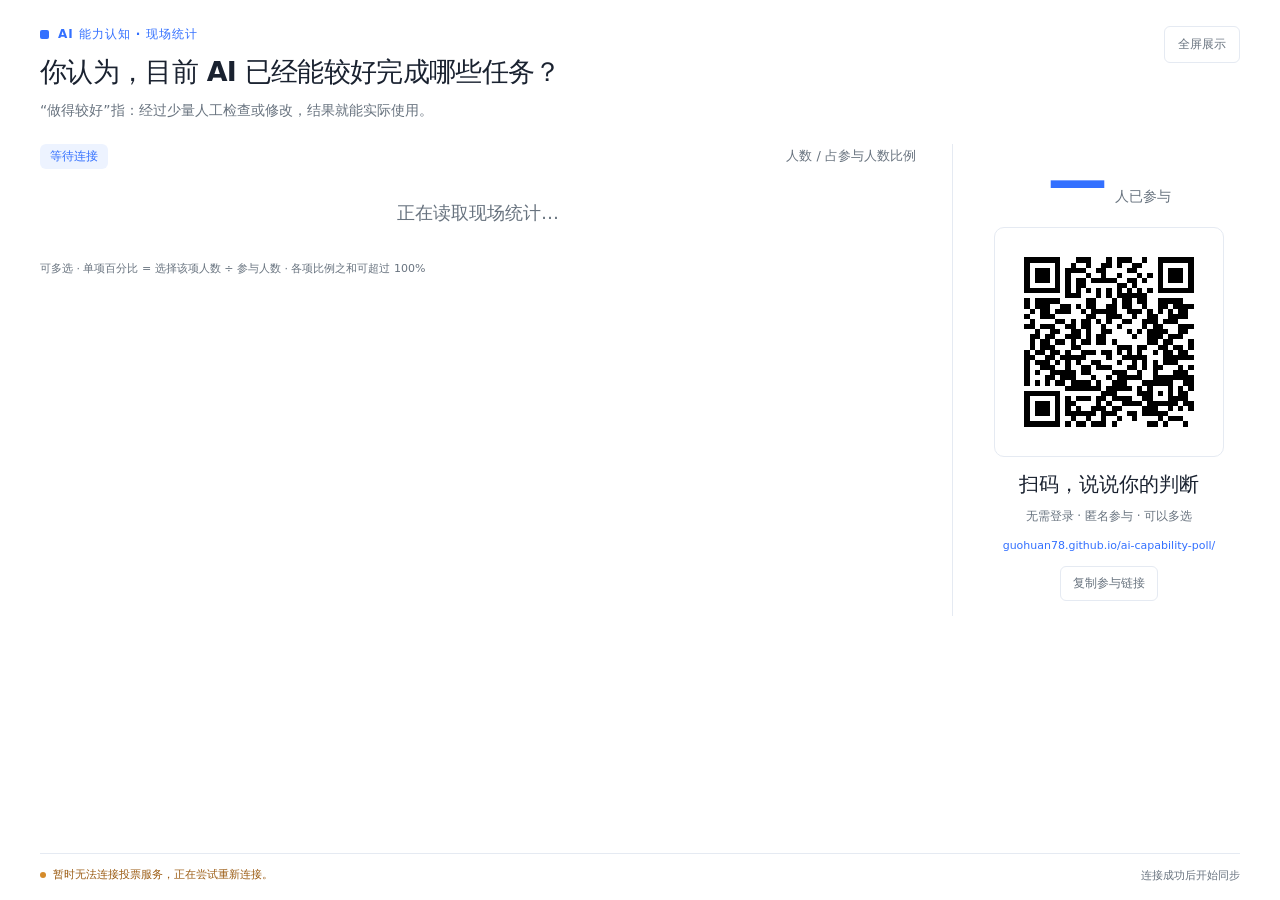
==== present.html @ 4717d8ec "Build live AI capability poll" ====
<!doctype html>
<html lang="zh-CN">
<head>
  <meta charset="utf-8">
  <meta name="viewport" content="width=device-width,initial-scale=1">
  <meta name="theme-color" content="#3370FF">
  <meta name="robots" content="noindex">
  <title>AI 能力认知 · 现场统计</title>
  <link rel="stylesheet" href="styles.css">
  <script src="config.js" defer></script>
  <script src="poll.js" defer></script>
  <script src="present.js" defer></script>
</head>
<body class="present-page">
  <main class="present-shell">
    <header class="present-header">
      <div><div class="eyebrow"><span class="blue-square" aria-hidden="true"></span> AI 能力认知 · 现场统计</div>
        <h1 id="poll-title">你认为，目前 AI 已经能较好完成哪些任务？</h1>
        <p class="criterion" id="criterion">“做得较好”指：经过少量人工检查或修改，结果就能实际使用。</p>
      </div>
      <button type="button" id="fullscreen-button" class="quiet-button">全屏展示</button>
    </header>
    <div class="present-body">
      <section class="chart-panel" aria-label="投票统计">
        <div class="chart-topline"><span class="pill" id="poll-state">正在连接</span><span class="chart-label">人数 / 占参与人数比例</span></div>
        <div id="results" class="results-list" aria-busy="true"><p class="loading-note">正在读取现场统计…</p></div>
        <p class="chart-explanation">可多选 · 单项百分比 = 选择该项人数 ÷ 参与人数 · 各项比例之和可超过 100%</p>
      </section>
      <aside class="join-panel">
        <div class="respondent-count"><strong id="respondents">—</strong><span>人已参与</span></div>
        <div class="qr-frame" id="qr-frame"><img id="join-qr" src="qr.png" alt="扫描二维码参与投票" width="280" height="280"><p id="qr-fallback" hidden>参与二维码准备中<br><a href="index.html">点击打开投票页</a></p></div>
        <h2>扫码，说说你的判断</h2>
        <p class="join-tip">无需登录 · 匿名参与 · 可以多选</p>
        <a id="join-link" class="join-link" href="index.html" target="_blank" rel="noopener">打开投票页</a>
        <button type="button" id="copy-link" class="quiet-button copy-button">复制参与链接</button>
      </aside>
    </div>
    <footer class="present-footer"><div class="connection" id="connection" role="status" aria-live="polite"><span class="connection-dot" aria-hidden="true"></span><span id="connection-text">正在连接投票服务…</span></div><span id="update-time">每 2 秒同步</span></footer>
  </main>
</body>
</html>
---- styles.css ----
:root{color-scheme:light;--blue:#3370ff;--blue-dark:#2458d8;--ink:#1a2230;--muted:#68737f;--line:#e5eaf2;--soft:#f4f7fc;--green:#18784e;--orange:#9b5b12;--red:#b63636;font-family:"Microsoft YaHei","PingFang SC",system-ui,sans-serif;font-synthesis:none}
*{box-sizing:border-box}body{margin:0;color:var(--ink);background:#fff}button,input{font:inherit}button,a{-webkit-tap-highlight-color:transparent}button{cursor:pointer}a{color:var(--blue);text-underline-offset:3px}button:disabled{cursor:default}button:focus-visible,a:focus-visible,input:focus-visible{outline:3px solid #9cbbff;outline-offset:4px}[hidden]{display:none!important}.sr-only{position:absolute;width:1px;height:1px;padding:0;margin:-1px;overflow:hidden;clip:rect(0,0,0,0);white-space:nowrap;border:0}
.eyebrow{display:flex;align-items:center;gap:9px;font-size:13px;font-weight:700;letter-spacing:.08em;color:var(--blue)}.blue-square{width:9px;height:9px;background:var(--blue);border-radius:2px;flex:none}h1{margin:18px 0 14px;font-weight:750;letter-spacing:-.025em;line-height:1.4}.criterion{margin:0;color:var(--muted);font-size:14px;line-height:1.8}.pill{display:inline-flex;align-items:center;justify-content:center;padding:4px 11px;border-radius:6px;background:#edf3ff;color:var(--blue);font-size:12px;font-weight:700;white-space:nowrap}.closed-pill{color:var(--muted);background:#eef0f3}
.connection{display:flex;align-items:center;gap:7px;color:var(--muted);font-size:12px;line-height:1.6}.connection-dot{height:6px;width:6px;border-radius:50%;background:#9ba6b5;flex:none}.connected .connection-dot{background:#24a06b}.disconnected{color:var(--orange)}.disconnected .connection-dot{background:#d58b2a}
.vote-page{background:#f5f7fb;min-height:100vh}.vote-shell{max-width:640px;margin:0 auto;padding:36px 28px 24px;background:#fff;min-height:100vh}.vote-header h1{font-size:27px}.vote-meta{display:flex;gap:12px;align-items:center;margin:18px 0 22px;font-size:12px;color:var(--muted)}.vote-form{margin-top:16px}.vote-form fieldset{border:0;padding:0;margin:0;min-width:0}.options-list{display:flex;flex-direction:column;gap:10px}.option-card{position:relative;display:flex;align-items:center;gap:12px;min-height:63px;padding:15px 16px;border:1.5px solid var(--line);border-radius:10px;cursor:pointer;transition:background .15s,border-color .15s;line-height:1.6}.option-card:hover{border-color:#b7ccff;background:#fafcff}.option-card:has(input:checked){border-color:var(--blue);background:#f2f6ff}.option-card:has(input:focus-visible){outline:3px solid #9cbbff;outline-offset:2px}.option-card input{position:absolute;opacity:0;width:20px;height:20px;margin:0}.option-mark{position:relative;flex:none;height:20px;width:20px;border:1.5px solid #c6cfdc;border-radius:5px;background:#fff}.option-card input:checked+.option-mark{background:var(--blue);border-color:var(--blue)}.option-card input:checked+.option-mark:after{content:"";position:absolute;left:5px;top:2px;width:6px;height:10px;border:solid #fff;border-width:0 2px 2px 0;transform:rotate(45deg)}.option-label{font-size:15px;flex:1}.option-letter{font-size:11px;color:#9aa5b5;margin-left:6px;flex:none}.exclusive-option .option-label{font-size:14px}.exclusive-option:first-of-type{margin-top:4px}fieldset:disabled .option-card{cursor:default}fieldset:disabled .option-card:hover{border-color:var(--line);background:#fff}.selection-hint{font-size:12px;color:var(--muted);line-height:1.8;margin:13px 2px 18px}.primary-button{border:0;border-radius:9px;min-height:51px;padding:13px 20px;background:var(--blue);color:#fff;width:100%;font-size:16px;font-weight:700;transition:background .15s}.primary-button:hover:not(:disabled){background:var(--blue-dark)}.primary-button:disabled{background:#c2d1ed;color:#fff}.form-message{padding:12px 14px;border-radius:8px;font-size:13px;line-height:1.8;margin-bottom:15px}.success{color:var(--green);background:#edf8f2;border:1px solid #d3ecdf}.error{color:var(--red);background:#fff1f1;border:1px solid #f0d2d2}.info{color:var(--blue-dark);background:#f0f5ff;border:1px solid #d9e5ff}.privacy-note{font-size:11px;line-height:1.9;color:#8792a2;margin:18px 2px 0}.vote-footer{margin-top:30px;padding-top:18px;border-top:1px solid var(--line);display:flex;justify-content:space-between;gap:12px;font-size:11px;color:#98a1ae}.vote-footer a{text-decoration:none}
.present-page{min-height:100vh;background:#fff}.present-shell{min-height:100vh;max-width:1920px;margin:auto;padding:38px 54px 22px;display:flex;flex-direction:column}.present-header{display:flex;justify-content:space-between;gap:24px;align-items:flex-start}.present-header>div{max-width:1400px}.present-header h1{font-size:clamp(26px,2.2vw,42px);margin-top:14px;margin-bottom:12px}.present-header .eyebrow{font-size:14px}.present-header .criterion{font-size:clamp(14px,1.06vw,20px)}.quiet-button{border:1px solid var(--line);background:#fff;border-radius:6px;padding:9px 13px;color:var(--muted);font-size:12px;white-space:nowrap;flex:none}.quiet-button:hover{background:var(--soft);color:var(--blue)}.present-body{display:grid;grid-template-columns:minmax(0,1fr) minmax(230px,24%);gap:54px;flex:1;margin-top:30px;align-items:start}.chart-panel{min-width:0}.chart-topline{display:flex;align-items:center;justify-content:space-between;margin-bottom:20px;gap:12px}.chart-topline .pill{font-size:13px;padding:5px 12px}.chart-label{font-size:13px;color:var(--muted)}.results-list{display:grid;gap:15px;min-height:430px}.loading-note{align-self:center;text-align:center;color:var(--muted);font-size:18px}.result-topline{display:flex;align-items:baseline;justify-content:space-between;gap:18px;margin-bottom:8px}.result-label{font-size:clamp(16px,1.35vw,25px);line-height:1.5;font-weight:550}.result-metrics{display:flex;align-items:baseline;gap:12px;white-space:nowrap;font-variant-numeric:tabular-nums}.result-metrics strong{font-size:clamp(17px,1.4vw,26px);font-weight:700}.result-metrics span{min-width:49px;text-align:right;color:var(--muted);font-size:clamp(14px,1.1vw,20px)}.bar-track{height:12px;border-radius:4px;background:#eef2f8;overflow:hidden}.bar-fill{height:100%;width:0;background:var(--blue);border-radius:4px;transition:width .45s ease}.exclusive-result .bar-fill{background:#8ca4d2}.exclusive-result .result-label{color:#627189;font-size:clamp(15px,1.2vw,23px)}.chart-explanation{color:var(--muted);font-size:12px;line-height:1.8;margin:23px 0 0}.join-panel{border-left:1px solid var(--line);text-align:center;padding:3px 0 15px 34px;min-width:0}.respondent-count{display:flex;align-items:baseline;justify-content:center;gap:10px;margin-bottom:20px}.respondent-count strong{font-size:clamp(50px,5vw,88px);line-height:1.1;color:var(--blue);font-weight:750;letter-spacing:-.05em;font-variant-numeric:tabular-nums}.respondent-count span{font-size:16px;color:var(--muted)}.qr-frame{background:#fff;border:1px solid var(--line);padding:9px;width:100%;max-width:310px;aspect-ratio:1;margin:auto;border-radius:10px;display:grid;place-items:center}.qr-frame img{width:100%;height:auto;display:block;image-rendering:pixelated}.qr-frame p{font-size:15px;color:var(--muted);line-height:2}.join-panel h2{font-size:clamp(17px,1.4vw,25px);margin:20px 0 10px}.join-tip{font-size:13px;color:var(--muted);line-height:1.8;margin:0 0 16px}.join-link{display:block;font-size:12px;line-height:1.7;overflow-wrap:anywhere;text-decoration:none;max-width:310px;margin:auto}.copy-button{margin-top:15px}.present-footer{border-top:1px solid var(--line);margin-top:26px;padding-top:14px;display:flex;align-items:center;justify-content:space-between;gap:20px;color:var(--muted);font-size:12px}.present-footer .connection{font-size:12px}
@media(min-width:1500px){.present-shell{padding:45px 70px 28px}.present-body{margin-top:38px;gap:68px}.results-list{gap:18px}.bar-track{height:14px}.chart-topline{margin-bottom:25px}.chart-explanation{font-size:14px}.join-panel{padding-left:48px}.join-tip{font-size:15px}.join-link{font-size:14px}.present-footer,.present-footer .connection{font-size:14px}}
@media(max-width:1000px){.present-shell{padding:28px}.present-body{gap:28px;grid-template-columns:minmax(0,1fr) 230px}.join-panel{padding-left:22px}.respondent-count span{font-size:13px}.result-label{font-size:17px}.result-metrics strong{font-size:18px}.result-metrics span{font-size:14px;min-width:38px}.chart-explanation{font-size:11px}.present-header h1{font-size:28px}.present-header .criterion{font-size:13px}.results-list{gap:17px}.join-panel h2{font-size:18px}.join-tip{font-size:12px}}
@media(max-width:720px){.present-shell{padding:26px 20px}.present-header{display:block;position:relative}.present-header>div{padding-top:10px}.present-header .eyebrow{font-size:12px}.present-header h1{font-size:26px;margin-top:16px}.present-header .quiet-button{margin-top:14px}.present-body{display:flex;flex-direction:column;gap:28px;margin-top:24px}.chart-panel{width:100%}.chart-topline{margin-bottom:20px}.chart-label{font-size:11px}.results-list{gap:20px;min-height:0}.result-label,.exclusive-result .result-label{font-size:15px}.result-topline{gap:12px}.result-metrics{gap:7px}.result-metrics strong{font-size:16px}.result-metrics span{font-size:13px;min-width:34px}.bar-track{height:10px}.join-panel{width:100%;border-left:0;border-top:1px solid var(--line);padding:25px 0 0;display:grid;grid-template-columns:160px minmax(0,1fr);gap:0 20px;text-align:left}.respondent-count{grid-column:2;justify-content:flex-start;margin:0 0 10px;align-self:end}.respondent-count strong{font-size:45px}.qr-frame{width:160px;grid-column:1;grid-row:1/5;border-radius:8px;padding:6px}.join-panel h2{grid-column:2;font-size:17px;margin:0 0 6px}.join-tip{grid-column:2;margin:0 0 6px;font-size:11px}.join-link{grid-column:2;margin:0;font-size:10px;max-width:100%}.copy-button{grid-column:2;justify-self:start;margin:12px 0 0;font-size:11px}.present-footer{align-items:flex-start;flex-direction:column;gap:5px;margin-top:24px;font-size:10px}.present-footer .connection{font-size:11px}}
@media(max-width:420px){.vote-shell{padding:29px 20px 22px}.vote-header h1{font-size:25px}.criterion{font-size:13px}.vote-meta{font-size:11px;gap:10px}.option-card{padding:14px 12px;gap:10px;min-height:62px}.option-label{font-size:14px}.exclusive-option .option-label{font-size:13px}.option-letter{margin-left:0}.vote-footer{font-size:10px}.present-shell{padding:23px 16px}.join-panel{grid-template-columns:138px minmax(0,1fr);gap:0 14px}.qr-frame{width:138px}.join-panel h2{font-size:15px}.respondent-count strong{font-size:40px}}
@media(min-width:1000px) and (max-height:900px){.present-shell{padding:26px 40px 16px}.present-header h1{font-size:clamp(26px,2.1vw,34px);margin:10px 0 8px}.present-header .eyebrow{font-size:12px}.present-header .criterion{font-size:14px;line-height:1.65}.present-body{margin-top:22px;gap:36px}.chart-topline{margin-bottom:14px}.chart-topline .pill{font-size:12px;padding:4px 10px}.results-list{min-height:0;gap:9px}.result-topline{margin-bottom:5px}.result-label,.exclusive-result .result-label{font-size:18px;line-height:1.4}.result-metrics strong{font-size:20px}.result-metrics span{font-size:15px}.bar-track{height:10px}.chart-explanation{font-size:11px;margin-top:16px}.join-panel{padding-left:25px}.respondent-count{margin-bottom:14px}.respondent-count strong{font-size:60px}.respondent-count span{font-size:14px}.qr-frame{max-width:230px}.join-panel h2{font-size:20px;margin:14px 0 8px}.join-tip{font-size:12px;margin-bottom:10px}.join-link{font-size:11px}.copy-button{margin-top:10px;padding:8px 12px}.present-footer{margin-top:18px;padding-top:12px;font-size:11px}.present-footer .connection{font-size:11px}}
@media(min-width:1000px) and (max-height:800px){.qr-frame{max-width:210px}.respondent-count strong{font-size:52px}.join-panel h2{font-size:18px}.join-tip{font-size:11px}.join-link{font-size:10px}.copy-button{font-size:11px}.present-header h1{font-size:28px}}
.option-mark{pointer-events:none}
@media(prefers-reduced-motion:reduce){*,*:before,*:after{transition:none!important;animation:none!important}}
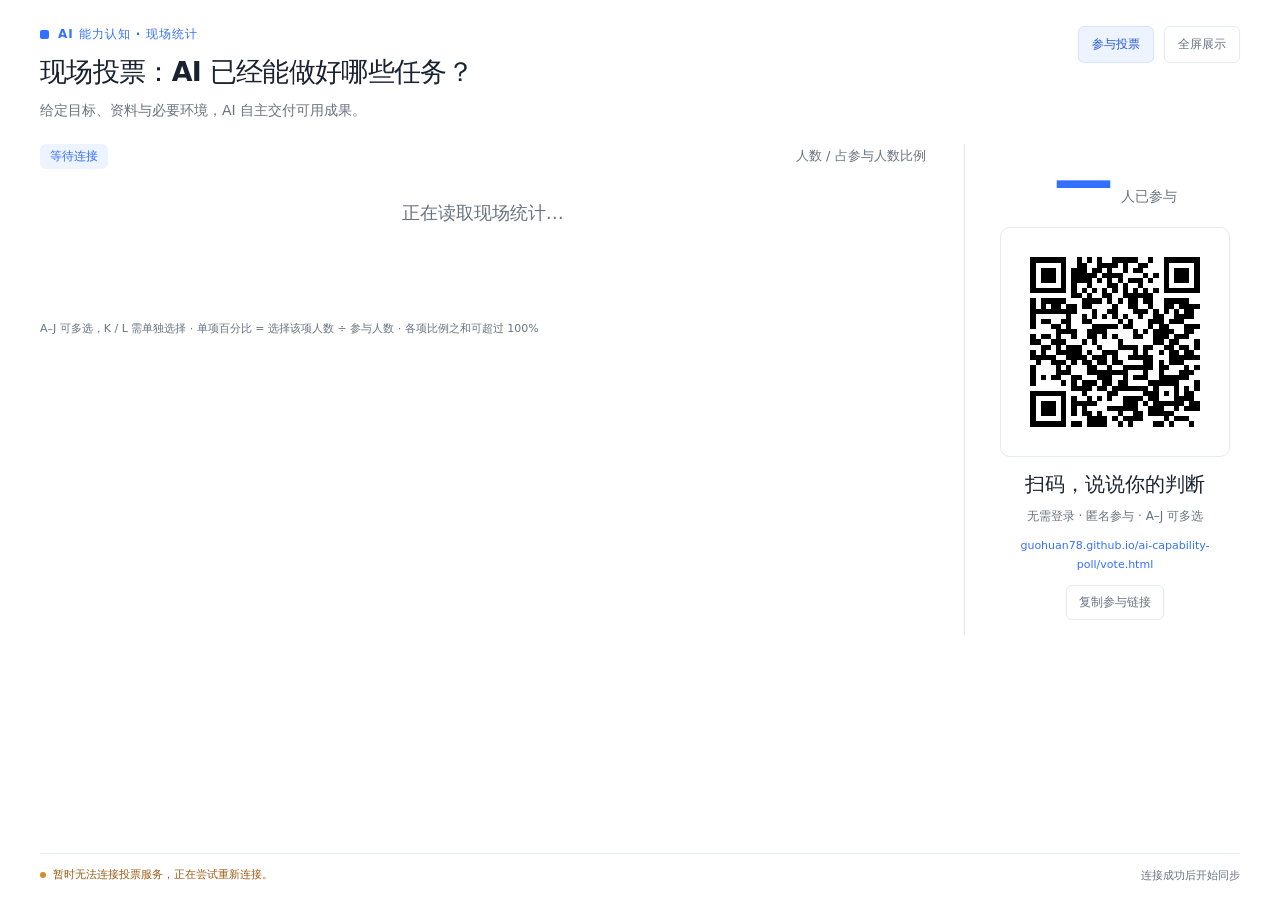
==== commit 1e1eb84c: "Align poll choices with presentation and show live results by default" ====
--- a/present.html
+++ b/present.html
@@ -1,41 +1 @@
-<!doctype html>
-<html lang="zh-CN">
-<head>
-  <meta charset="utf-8">
-  <meta name="viewport" content="width=device-width,initial-scale=1">
-  <meta name="theme-color" content="#3370FF">
-  <meta name="robots" content="noindex">
-  <title>AI 能力认知 · 现场统计</title>
-  <link rel="stylesheet" href="styles.css">
-  <script src="config.js" defer></script>
-  <script src="poll.js" defer></script>
-  <script src="present.js" defer></script>
-</head>
-<body class="present-page">
-  <main class="present-shell">
-    <header class="present-header">
-      <div><div class="eyebrow"><span class="blue-square" aria-hidden="true"></span> AI 能力认知 · 现场统计</div>
-        <h1 id="poll-title">你认为，目前 AI 已经能较好完成哪些任务？</h1>
-        <p class="criterion" id="criterion">“做得较好”指：经过少量人工检查或修改，结果就能实际使用。</p>
-      </div>
-      <button type="button" id="fullscreen-button" class="quiet-button">全屏展示</button>
-    </header>
-    <div class="present-body">
-      <section class="chart-panel" aria-label="投票统计">
-        <div class="chart-topline"><span class="pill" id="poll-state">正在连接</span><span class="chart-label">人数 / 占参与人数比例</span></div>
-        <div id="results" class="results-list" aria-busy="true"><p class="loading-note">正在读取现场统计…</p></div>
-        <p class="chart-explanation">可多选 · 单项百分比 = 选择该项人数 ÷ 参与人数 · 各项比例之和可超过 100%</p>
-      </section>
-      <aside class="join-panel">
-        <div class="respondent-count"><strong id="respondents">—</strong><span>人已参与</span></div>
-        <div class="qr-frame" id="qr-frame"><img id="join-qr" src="qr.png" alt="扫描二维码参与投票" width="280" height="280"><p id="qr-fallback" hidden>参与二维码准备中<br><a href="index.html">点击打开投票页</a></p></div>
-        <h2>扫码，说说你的判断</h2>
-        <p class="join-tip">无需登录 · 匿名参与 · 可以多选</p>
-        <a id="join-link" class="join-link" href="index.html" target="_blank" rel="noopener">打开投票页</a>
-        <button type="button" id="copy-link" class="quiet-button copy-button">复制参与链接</button>
-      </aside>
-    </div>
-    <footer class="present-footer"><div class="connection" id="connection" role="status" aria-live="polite"><span class="connection-dot" aria-hidden="true"></span><span id="connection-text">正在连接投票服务…</span></div><span id="update-time">每 2 秒同步</span></footer>
-  </main>
-</body>
-</html>
+<!doctype html><html lang="zh-CN"><head><meta charset="utf-8"><meta name="viewport" content="width=device-width,initial-scale=1"><meta http-equiv="refresh" content="0;url=./"><title>AI 能力认知 · 现场统计</title><script>location.replace(new URL("./" + location.search + location.hash, location.href).href);</script></head><body><a href="./">打开现场统计</a></body></html>
